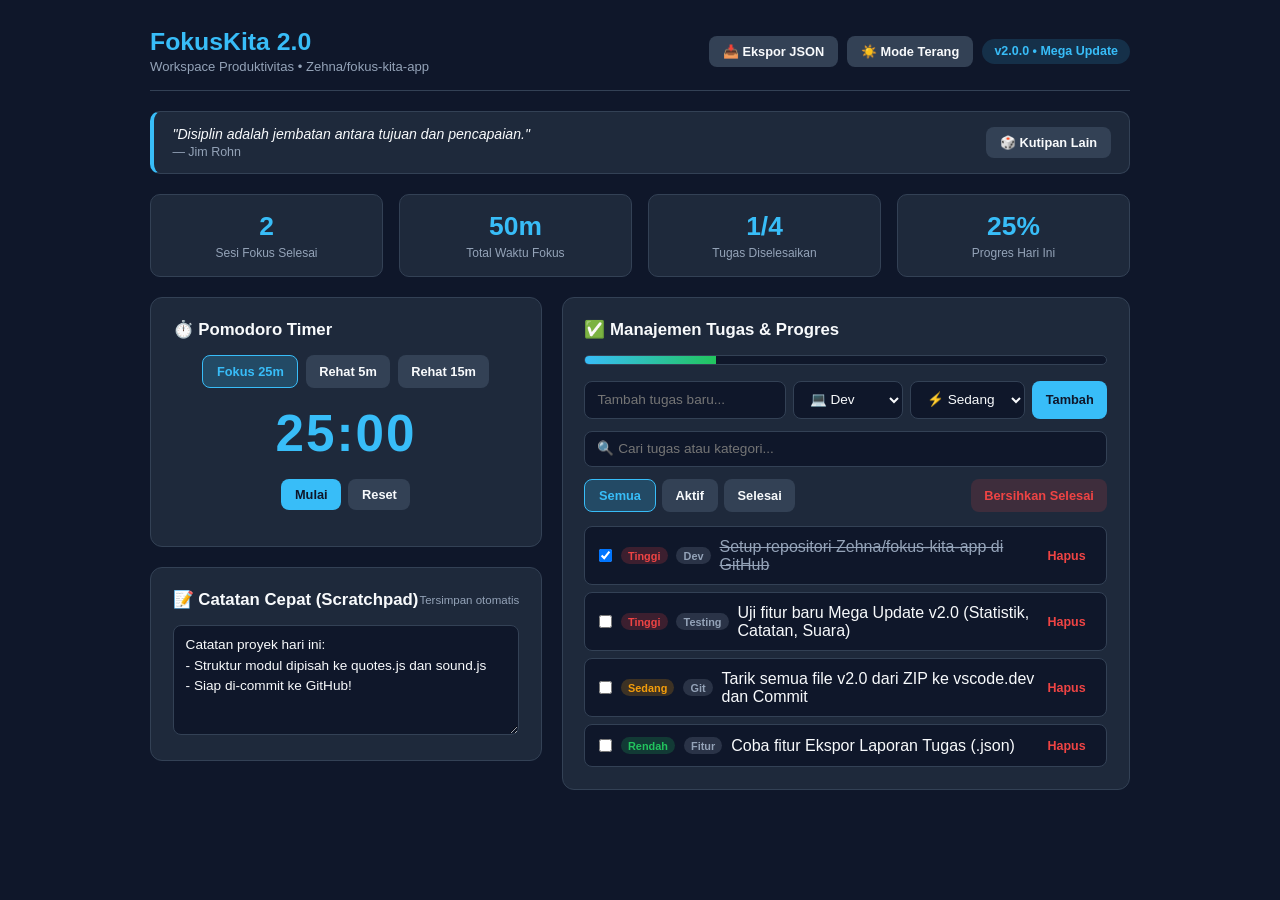
==== fokuskita_v2_0_preview.html @ 19f294b1 "Prubahan v2" ====
<!DOCTYPE html>
<html lang="id">
<head>
  <meta charset="UTF-8" />
  <meta name="viewport" content="width=device-width, initial-scale=1.0" />
  <title>FokusKita v2.0 — Productivity Suite</title>
  <style>
:root {
  --bg: #0f172a;
  --card: #1e293b;
  --border: #334155;
  --text: #f8fafc;
  --muted: #94a3b8;
  --accent: #38bdf8;
  --accent-hover: #0284c7;
  --success: #22c55e;
  --warning: #f59e0b;
  --danger: #ef4444;
}

body.light-mode {
  --bg: #f1f5f9;
  --card: #ffffff;
  --border: #cbd5e1;
  --text: #0f172a;
  --muted: #64748b;
  --accent: #0284c7;
  --accent-hover: #0369a1;
}

* {
  box-sizing: border-box;
  margin: 0;
  padding: 0;
  font-family: 'Inter', -apple-system, BlinkMacSystemFont, "Segoe UI", Roboto, sans-serif;
}

body {
  background-color: var(--bg);
  color: var(--text);
  min-height: 100vh;
  padding: 1.75rem 1rem;
  display: flex;
  justify-content: center;
  transition: background-color 0.2s ease, color 0.2s ease;
}

.container {
  width: 100%;
  max-width: 980px;
}

header {
  display: flex;
  justify-content: space-between;
  align-items: center;
  margin-bottom: 1.25rem;
  padding-bottom: 1rem;
  border-bottom: 1px solid var(--border);
  flex-wrap: wrap;
  gap: 0.75rem;
}

header h1 {
  font-size: 1.55rem;
  font-weight: 800;
  color: var(--accent);
}

.header-actions {
  display: flex;
  align-items: center;
  gap: 0.6rem;
}

.badge {
  background: rgba(56, 189, 248, 0.15);
  color: var(--accent);
  padding: 0.35rem 0.75rem;
  border-radius: 999px;
  font-size: 0.78rem;
  font-weight: 700;
}

.quote-banner {
  background: var(--card);
  border: 1px solid var(--border);
  border-left: 4px solid var(--accent);
  border-radius: 10px;
  padding: 0.85rem 1.15rem;
  margin-bottom: 1.25rem;
  display: flex;
  justify-content: space-between;
  align-items: center;
  gap: 1rem;
}

.quote-text {
  font-size: 0.88rem;
  font-style: italic;
  color: var(--text);
}

.quote-author {
  font-size: 0.78rem;
  color: var(--muted);
  margin-top: 0.2rem;
}

.stats-row {
  display: grid;
  grid-template-columns: repeat(4, 1fr);
  gap: 1rem;
  margin-bottom: 1.25rem;
}

.stat-card {
  background: var(--card);
  border: 1px solid var(--border);
  border-radius: 10px;
  padding: 1rem;
  text-align: center;
}

.stat-val {
  font-size: 1.65rem;
  font-weight: 800;
  color: var(--accent);
}

.stat-label {
  font-size: 0.75rem;
  color: var(--muted);
  margin-top: 0.25rem;
}

.grid {
  display: grid;
  grid-template-columns: 1fr 1.45fr;
  gap: 1.25rem;
}

@media (max-width: 760px) {
  .stats-row { grid-template-columns: repeat(2, 1fr); }
  .grid { grid-template-columns: 1fr; }
}

.card {
  background: var(--card);
  border: 1px solid var(--border);
  border-radius: 12px;
  padding: 1.35rem;
  margin-bottom: 1.25rem;
}

.card h2 {
  font-size: 1.05rem;
  margin-bottom: 0.9rem;
  color: var(--text);
  display: flex;
  justify-content: space-between;
  align-items: center;
}

.timer-display {
  font-size: 3.2rem;
  font-weight: 800;
  text-align: center;
  margin: 1rem 0;
  letter-spacing: 2px;
  color: var(--accent);
}

.mode-buttons, .timer-controls, .filter-tabs {
  display: flex;
  gap: 0.45rem;
  justify-content: center;
  margin-bottom: 0.9rem;
  flex-wrap: wrap;
}

.filter-tabs {
  justify-content: space-between;
}

button {
  background: var(--border);
  color: var(--text);
  border: none;
  padding: 0.5rem 0.85rem;
  border-radius: 8px;
  cursor: pointer;
  font-size: 0.8rem;
  font-weight: 600;
  transition: all 0.15s ease;
}

button:hover { opacity: 0.9; }
button.primary { background: var(--accent); color: #0f172a; }
button.primary:hover { background: var(--accent-hover); color: #fff; }
button.danger-outline { background: rgba(239, 68, 68, 0.15); color: var(--danger); }

button.active-mode {
  background: rgba(56, 189, 248, 0.22);
  color: var(--accent);
  border: 1px solid var(--accent);
}

.progress-wrap {
  background: var(--bg);
  border-radius: 999px;
  height: 10px;
  width: 100%;
  overflow: hidden;
  margin-bottom: 1rem;
  border: 1px solid var(--border);
}

.progress-bar {
  background: linear-gradient(90deg, var(--accent), var(--success));
  height: 100%;
  width: 0%;
  transition: width 0.3s ease;
}

.task-input-group, .search-group {
  display: flex;
  gap: 0.45rem;
  margin-bottom: 0.75rem;
}

input[type="text"], select, textarea {
  background: var(--bg);
  border: 1px solid var(--border);
  color: var(--text);
  padding: 0.6rem 0.75rem;
  border-radius: 8px;
  font-size: 0.85rem;
}

input[type="text"] { flex: 1; }

textarea {
  width: 100%;
  min-height: 110px;
  resize: vertical;
  line-height: 1.5;
}

.task-list {
  list-style: none;
  display: flex;
  flex-direction: column;
  gap: 0.45rem;
  max-height: 320px;
  overflow-y: auto;
}

.task-item {
  display: flex;
  align-items: center;
  justify-content: space-between;
  background: var(--bg);
  padding: 0.65rem 0.85rem;
  border-radius: 8px;
  border: 1px solid var(--border);
}

.task-item.completed span.task-title {
  text-decoration: line-through;
  color: var(--muted);
}

.task-left {
  display: flex;
  align-items: center;
  gap: 0.55rem;
  cursor: pointer;
}

.prio-badge, .cat-badge {
  font-size: 0.68rem;
  padding: 0.15rem 0.45rem;
  border-radius: 999px;
  font-weight: 700;
}

.prio-Tinggi { background: rgba(239, 68, 68, 0.2); color: var(--danger); }
.prio-Sedang { background: rgba(245, 158, 11, 0.2); color: var(--warning); }
.prio-Rendah { background: rgba(34, 197, 94, 0.2); color: var(--success); }
.cat-badge { background: rgba(148, 163, 184, 0.2); color: var(--muted); }

.delete-btn {
  background: transparent;
  color: var(--danger);
  padding: 0.2rem 0.45rem;
  font-size: 0.78rem;
}

</style>
</head>
<body>
  <div class="container">
    <header>
      <div>
        <h1>FokusKita 2.0</h1>
        <p style="color: var(--muted); font-size: 0.82rem; margin-top: 0.2rem;">Workspace Produktivitas • Zehna/fokus-kita-app</p>
      </div>
      <div class="header-actions">
        <button id="exportBtn">📥 Ekspor JSON</button>
        <button id="themeBtn">☀️ Mode Terang</button>
        <span class="badge">v2.0.0 • Mega Update</span>
      </div>
    </header>

    <div class="quote-banner">
      <div>
        <div id="quoteText" class="quote-text">"Kemajuan kecil setiap hari akan menghasilkan hasil yang besar."</div>
        <div id="quoteAuthor" class="quote-author">— Pepatah Produktivitas</div>
      </div>
      <button id="nextQuoteBtn">🎲 Kutipan Lain</button>
    </div>

    <div class="stats-row">
      <div class="stat-card">
        <div id="statSessions" class="stat-val">2</div>
        <div class="stat-label">Sesi Fokus Selesai</div>
      </div>
      <div class="stat-card">
        <div id="statMinutes" class="stat-val">50m</div>
        <div class="stat-label">Total Waktu Fokus</div>
      </div>
      <div class="stat-card">
        <div id="statDone" class="stat-val">1/4</div>
        <div class="stat-label">Tugas Diselesaikan</div>
      </div>
      <div class="stat-card">
        <div id="statPercent" class="stat-val">25%</div>
        <div class="stat-label">Progres Hari Ini</div>
      </div>
    </div>

    <div class="grid">
      <div>
        <div class="card">
          <h2>⏱️ Pomodoro Timer</h2>
          <div class="mode-buttons">
            <button id="btnFokus" class="active-mode" onclick="setMode(25, 'btnFokus')">Fokus 25m</button>
            <button id="btnShort" onclick="setMode(5, 'btnShort')">Rehat 5m</button>
            <button id="btnLong" onclick="setMode(15, 'btnLong')">Rehat 15m</button>
          </div>
          <div id="timer" class="timer-display">25:00</div>
          <div class="timer-controls">
            <button id="startBtn" class="primary">Mulai</button>
            <button id="resetBtn">Reset</button>
          </div>
        </div>

        <div class="card">
          <h2>
            <span>📝 Catatan Cepat (Scratchpad)</span>
            <span id="noteStatus" style="font-size: 0.72rem; color: var(--muted); font-weight: 500;">Tersimpan otomatis</span>
          </h2>
          <textarea id="quickNotes" placeholder="Tulis ide, catatan rapat, atau daftar singkat di sini..."></textarea>
        </div>
      </div>

      <div>
        <div class="card">
          <h2>
            <span>✅ Manajemen Tugas & Progres</span>
          </h2>
          <div class="progress-wrap">
            <div id="progressBar" class="progress-bar"></div>
          </div>

          <div class="task-input-group">
            <input type="text" id="taskInput" placeholder="Tambah tugas baru..." />
            <select id="categorySelect">
              <option value="Dev">💻 Dev</option>
              <option value="Git">🌿 Git</option>
              <option value="Desain">🎨 Desain</option>
              <option value="Umum">📌 Umum</option>
            </select>
            <select id="prioritySelect">
              <option value="Tinggi">🔥 Tinggi</option>
              <option value="Sedang" selected>⚡ Sedang</option>
              <option value="Rendah">🌱 Rendah</option>
            </select>
            <button id="addTaskBtn" class="primary">Tambah</button>
          </div>

          <div class="search-group">
            <input type="text" id="searchInput" placeholder="🔍 Cari tugas atau kategori..." />
          </div>

          <div class="filter-tabs">
            <div class="filter-group" style="display: flex; gap: 0.4rem;">
              <button id="fltAll" class="active-mode" onclick="setFilter('all', 'fltAll')">Semua</button>
              <button id="fltActive" onclick="setFilter('active', 'fltActive')">Aktif</button>
              <button id="fltDone" onclick="setFilter('done', 'fltDone')">Selesai</button>
            </div>
            <button id="clearDoneBtn" class="danger-outline">Bersihkan Selesai</button>
          </div>

          <ul id="taskList" class="task-list"></ul>
        </div>
      </div>
    </div>
  </div>
  <script>
// Modul Kutipan Motivasi Produktivitas (v2.0)
window.FokusQuotes = [
  { text: "Fokus bukan tentang mengatakan ya pada satu hal, tapi mengatakan tidak pada ratusan hal lainnya.", author: "Steve Jobs" },
  { text: "Kemajuan kecil setiap hari akan menghasilkan hasil yang besar.", author: "Pepatah Produktivitas" },
  { text: "Jangan menunggu waktu yang tepat. Mulailah dari tempatmu berdiri sekarang.", author: "Napoleon Hill" },
  { text: "Disiplin adalah jembatan antara tujuan dan pencapaian.", author: "Jim Rohn" },
  { text: "Selesaikan satu tugas penting lebih dulu, sisanya akan terasa lebih ringan.", author: "Prinsip Deep Work" }
];

window.getRandomQuote = function() {
  const idx = Math.floor(Math.random() * window.FokusQuotes.length);
  return window.FokusQuotes[idx];
};

// Modul Efek Suara Web Audio API (v2.0)
window.FokusAudio = {
  playTone(freq, duration, type = "sine") {
    try {
      const ctx = new (window.AudioContext || window.webkitAudioContext)();
      const osc = ctx.createOscillator();
      const gain = ctx.createGain();
      osc.type = type;
      osc.frequency.setValueAtTime(freq, ctx.currentTime);
      gain.gain.setValueAtTime(0.12, ctx.currentTime);
      gain.gain.exponentialRampToValueAtTime(0.001, ctx.currentTime + duration);
      osc.connect(gain);
      gain.connect(ctx.destination);
      osc.start();
      osc.stop(ctx.currentTime + duration);
    } catch (e) {}
  },
  playSuccess() {
    this.playTone(587.33, 0.15, "triangle");
    setTimeout(() => this.playTone(880, 0.25, "triangle"), 120);
  },
  playAlarm() {
    this.playTone(523.25, 0.2, "sine");
    setTimeout(() => this.playTone(659.25, 0.2, "sine"), 200);
    setTimeout(() => this.playTone(783.99, 0.35, "sine"), 400);
  }
};

const defaultTasks = [
  { id: 1, text: "Setup repositori Zehna/fokus-kita-app di GitHub", priority: "Tinggi", category: "Dev", done: true },
  { id: 2, text: "Uji fitur baru Mega Update v2.0 (Statistik, Catatan, Suara)", priority: "Tinggi", category: "Testing", done: false },
  { id: 3, text: "Tarik semua file v2.0 dari ZIP ke vscode.dev dan Commit", priority: "Sedang", category: "Git", done: false },
  { id: 4, text: "Coba fitur Ekspor Laporan Tugas (.json)", priority: "Rendah", category: "Fitur", done: false }
];

let tasks = JSON.parse(localStorage.getItem("fokuskita_v2_tasks")) || defaultTasks;
let sessionsCompleted = parseInt(localStorage.getItem("fokuskita_v2_sessions") || "2", 10);
let minutesFocused = parseInt(localStorage.getItem("fokuskita_v2_minutes") || "50", 10);
let currentFilter = "all";
let searchQuery = "";
let currentModeMinutes = 25;
let timeLeft = 25 * 60;
let timerId = null;
let isRunning = false;

const timerEl = document.getElementById("timer");
const startBtn = document.getElementById("startBtn");
const resetBtn = document.getElementById("resetBtn");
const taskInput = document.getElementById("taskInput");
const prioritySelect = document.getElementById("prioritySelect");
const categorySelect = document.getElementById("categorySelect");
const addTaskBtn = document.getElementById("addTaskBtn");
const searchInput = document.getElementById("searchInput");
const taskList = document.getElementById("taskList");
const themeBtn = document.getElementById("themeBtn");
const exportBtn = document.getElementById("exportBtn");
const clearDoneBtn = document.getElementById("clearDoneBtn");
const quickNotes = document.getElementById("quickNotes");
const noteStatus = document.getElementById("noteStatus");

// Inisialisasi Kutipan
function renderQuote() {
  if (window.getRandomQuote) {
    const q = window.getRandomQuote();
    document.getElementById("quoteText").textContent = `"${q.text}"`;
    document.getElementById("quoteAuthor").textContent = `— ${q.author}`;
  }
}
document.getElementById("nextQuoteBtn").addEventListener("click", renderQuote);
renderQuote();

// Catatan Cepat Otomatis
quickNotes.value = localStorage.getItem("fokuskita_v2_notes") || "Catatan proyek hari ini:\n- Struktur modul dipisah ke quotes.js dan sound.js\n- Siap di-commit ke GitHub!";
quickNotes.addEventListener("input", () => {
  localStorage.setItem("fokuskita_v2_notes", quickNotes.value);
  noteStatus.textContent = "Tersimpan otomatis ✓";
});

// Tema Terang/Gelap
themeBtn.addEventListener("click", () => {
  document.body.classList.toggle("light-mode");
  const isLight = document.body.classList.contains("light-mode");
  themeBtn.textContent = isLight ? "🌙 Mode Gelap" : "☀️ Mode Terang";
});

// Timer Pomodoro
function formatTime(sec) {
  const m = Math.floor(sec / 60).toString().padStart(2, "0");
  const s = (sec % 60).toString().padStart(2, "0");
  return `${m}:${s}`;
}

function updateTimerDisplay() {
  timerEl.textContent = formatTime(timeLeft);
}

window.setMode = function(minutes, btnId) {
  clearInterval(timerId);
  isRunning = false;
  currentModeMinutes = minutes;
  startBtn.textContent = "Mulai";
  timeLeft = minutes * 60;
  updateTimerDisplay();
  document.querySelectorAll(".mode-buttons button").forEach(b => b.classList.remove("active-mode"));
  document.getElementById(btnId).classList.add("active-mode");
};

startBtn.addEventListener("click", () => {
  if (isRunning) {
    clearInterval(timerId);
    isRunning = false;
    startBtn.textContent = "Lanjut";
  } else {
    isRunning = true;
    startBtn.textContent = "Jeda";
    timerId = setInterval(() => {
      if (timeLeft > 0) {
        timeLeft--;
        updateTimerDisplay();
      } else {
        clearInterval(timerId);
        isRunning = false;
        startBtn.textContent = "Mulai";
        sessionsCompleted++;
        minutesFocused += currentModeMinutes;
        localStorage.setItem("fokuskita_v2_sessions", sessionsCompleted);
        localStorage.setItem("fokuskita_v2_minutes", minutesFocused);
        if (window.FokusAudio) window.FokusAudio.playAlarm();
        renderStats();
        alert("Sesi selesai! Statistik fokusmu telah diperbarui.");
      }
    }, 1000);
  }
});

resetBtn.addEventListener("click", () => {
  clearInterval(timerId);
  isRunning = false;
  startBtn.textContent = "Mulai";
  timeLeft = currentModeMinutes * 60;
  updateTimerDisplay();
});

// Manajemen Tugas & Statistik
function saveTasks() {
  localStorage.setItem("fokuskita_v2_tasks", JSON.stringify(tasks));
}

function renderStats() {
  const total = tasks.length;
  const doneCount = tasks.filter(t => t.done).length;
  const pct = total === 0 ? 0 : Math.round((doneCount / total) * 100);

  document.getElementById("statSessions").textContent = sessionsCompleted;
  document.getElementById("statMinutes").textContent = `${minutesFocused}m`;
  document.getElementById("statDone").textContent = `${doneCount}/${total}`;
  document.getElementById("statPercent").textContent = `${pct}%`;
  document.getElementById("progressBar").style.width = `${pct}%`;
}

window.setFilter = function(filter, btnId) {
  currentFilter = filter;
  document.querySelectorAll(".filter-group button").forEach(b => b.classList.remove("active-mode"));
  document.getElementById(btnId).classList.add("active-mode");
  renderTasks();
};

searchInput.addEventListener("input", e => {
  searchQuery = e.target.value.toLowerCase();
  renderTasks();
});

function renderTasks() {
  taskList.innerHTML = "";
  const filtered = tasks.filter(t => {
    const matchStatus = currentFilter === "all" || (currentFilter === "active" && !t.done) || (currentFilter === "done" && t.done);
    const matchSearch = t.text.toLowerCase().includes(searchQuery) || (t.category || "").toLowerCase().includes(searchQuery);
    return matchStatus && matchSearch;
  });

  filtered.forEach(task => {
    const prio = task.priority || "Sedang";
    const cat = task.category || "Umum";
    const li = document.createElement("li");
    li.className = "task-item" + (task.done ? " completed" : "");
    li.innerHTML = `
      <div class="task-left" onclick="toggleTask(${task.id})">
        <input type="checkbox" ${task.done ? "checked" : ""} />
        <span class="prio-badge prio-${prio}">${prio}</span>
        <span class="cat-badge">${cat}</span>
        <span class="task-title">${task.text}</span>
      </div>
      <button class="delete-btn" onclick="deleteTask(${task.id})">Hapus</button>
    `;
    taskList.appendChild(li);
  });
  renderStats();
}

window.toggleTask = function(id) {
  tasks = tasks.map(t => {
    if (t.id === id) {
      const nextDone = !t.done;
      if (nextDone && window.FokusAudio) window.FokusAudio.playSuccess();
      return { ...t, done: nextDone };
    }
    return t;
  });
  saveTasks();
  renderTasks();
};

window.deleteTask = function(id) {
  tasks = tasks.filter(t => t.id !== id);
  saveTasks();
  renderTasks();
};

function addTask() {
  const val = taskInput.value.trim();
  if (!val) return;
  tasks.unshift({
    id: Date.now(),
    text: val,
    priority: prioritySelect.value,
    category: categorySelect.value,
    done: false
  });
  taskInput.value = "";
  if (window.FokusAudio) window.FokusAudio.playSuccess();
  saveTasks();
  renderTasks();
}

addTaskBtn.addEventListener("click", addTask);
taskInput.addEventListener("keypress", e => {
  if (e.key === "Enter") addTask();
});

clearDoneBtn.addEventListener("click", () => {
  tasks = tasks.filter(t => !t.done);
  saveTasks();
  renderTasks();
});

exportBtn.addEventListener("click", () => {
  const dataStr = "data:text/json;charset=utf-8," + encodeURIComponent(JSON.stringify({ tasks, notes: quickNotes.value, sessionsCompleted, minutesFocused }, null, 2));
  const a = document.createElement("a");
  a.setAttribute("href", dataStr);
  a.setAttribute("download", "fokuskita_backup.json");
  document.body.appendChild(a);
  a.click();
  a.remove();
});

updateTimerDisplay();
renderTasks();

</script>
</body>
</html>
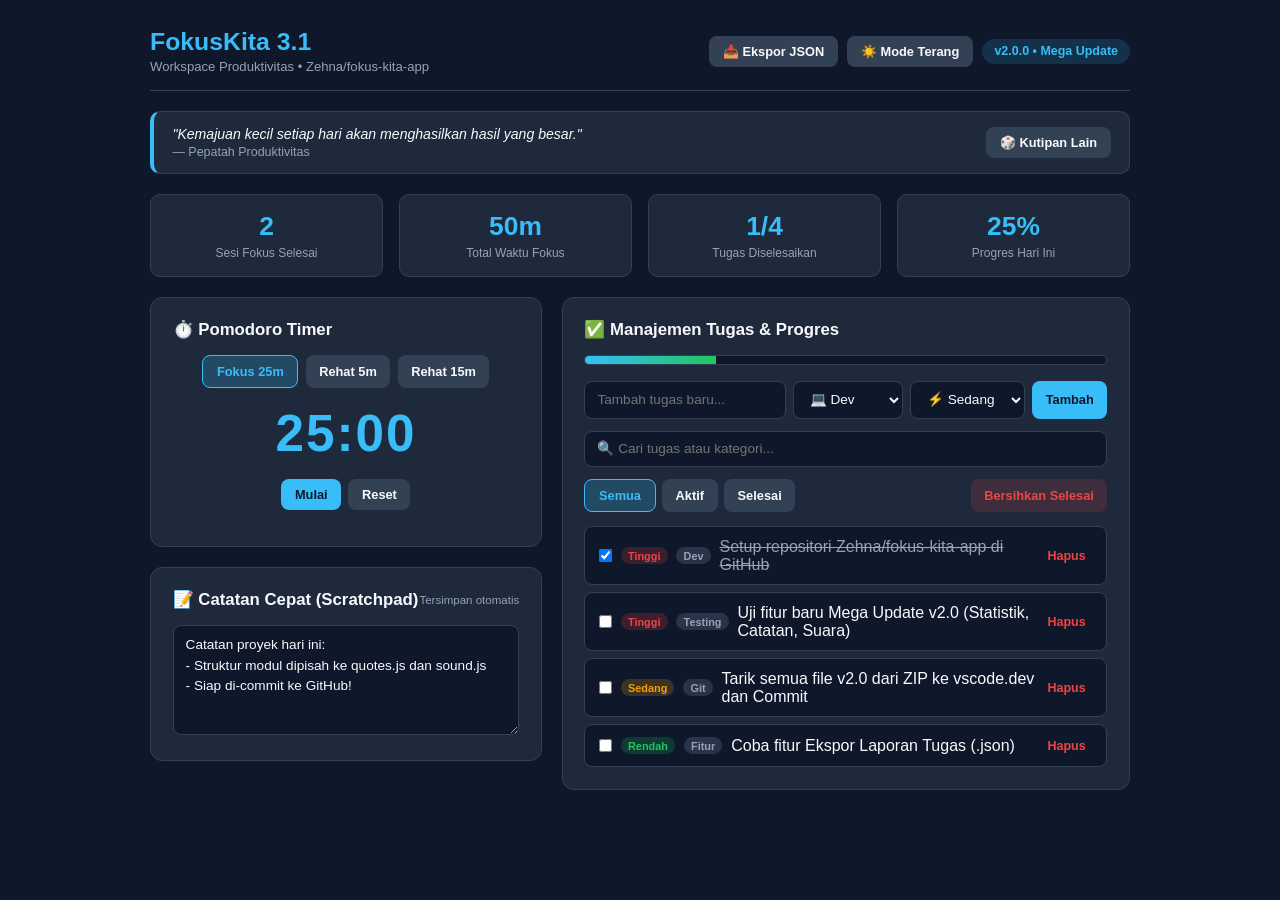
==== commit 777f8adc: "Release v3.1" ====
--- a/fokuskita_v2_0_preview.html
+++ b/fokuskita_v2_0_preview.html
@@ -303,7 +303,7 @@
   <div class="container">
     <header>
       <div>
-        <h1>FokusKita 2.0</h1>
+        <h1>FokusKita 3.1</h1>
         <p style="color: var(--muted); font-size: 0.82rem; margin-top: 0.2rem;">Workspace Produktivitas • Zehna/fokus-kita-app</p>
       </div>
       <div class="header-actions">
